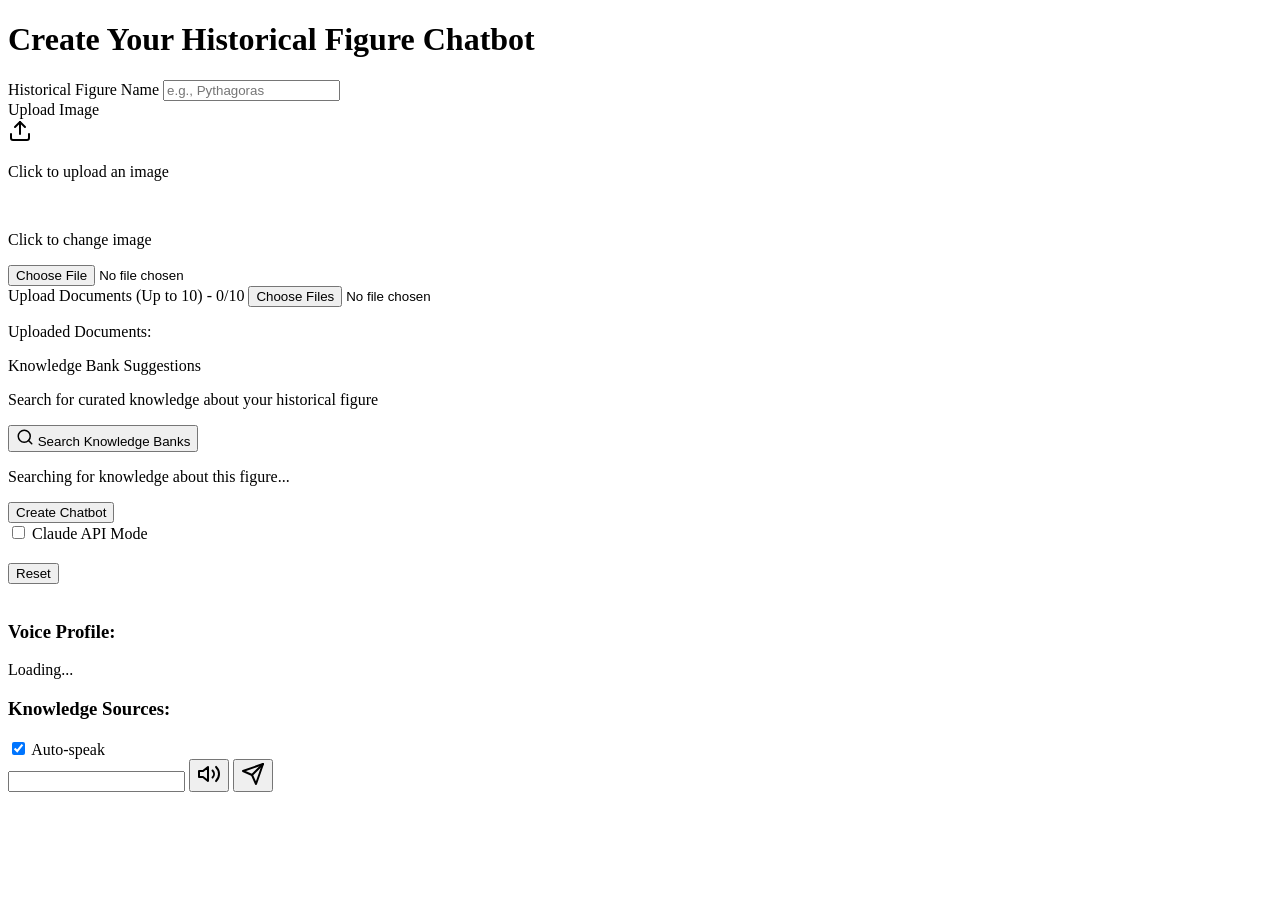
==== index.html @ d2912710 "Add files via upload" ====
<!DOCTYPE html>
<html lang="en">
<head>
    <meta charset="UTF-8">
    <meta name="viewport" content="width=device-width, initial-scale=1.0">
    <title>Historical Figure Chatbot</title>
    <link rel="stylesheet" href="css/styles.css">
</head>
<body>
   	<audio id="speech-audio" style="display:none !important; visibility:hidden; position:absolute; left:-9999px;"></audio>
    <div id="app">
        <!-- Configuration Screen -->
        <div id="config-screen" class="config-container">
            <div class="config-card">
                <h1>Create Your Historical Figure Chatbot</h1>
                
                <div class="form-group">
                    <label>Historical Figure Name</label>
                    <input type="text" id="figure-name" placeholder="e.g., Pythagoras">
                </div>
                
                <div class="form-group">
                    <label>Upload Image</label>
                    <div class="upload-area" id="image-upload-area">
                        <div class="upload-placeholder">
                            <svg xmlns="http://www.w3.org/2000/svg" width="24" height="24" viewBox="0 0 24 24" fill="none" stroke="currentColor" stroke-width="2" stroke-linecap="round" stroke-linejoin="round"><path d="M21 15v4a2 2 0 0 1-2 2H5a2 2 0 0 1-2-2v-4"></path><polyline points="17 8 12 3 7 8"></polyline><line x1="12" y1="3" x2="12" y2="15"></line></svg>
                            <p>Click to upload an image</p>
                        </div>
                        <div class="preview-container hidden" id="image-preview">
                            <img id="preview-img" src="" alt="">
                            <p>Click to change image</p>
                        </div>
                        <input type="file" id="image-input" accept="image/*" class="hidden">
                    </div>
                </div>
                
                <div class="form-group">
                    <label>Upload Documents (Up to 10) - <span id="doc-count">0</span>/10</label>
                    <input type="file" id="document-input" accept=".txt,.pdf,.doc,.docx" multiple>

                    <div id="document-list" class="document-list hidden">
                        <p>Uploaded Documents:</p>
                        <ul id="documents-container"></ul>
                    </div>
                </div>

                <div class="form-group knowledge-bank-section">
                    <label>Knowledge Bank Suggestions</label>
                    <p class="helper-text">Search for curated knowledge about your historical figure</p>
                    <button type="button" id="search-knowledge-btn" class="secondary-btn">
                        <svg xmlns="http://www.w3.org/2000/svg" width="18" height="18" viewBox="0 0 24 24" fill="none" stroke="currentColor" stroke-width="2" stroke-linecap="round" stroke-linejoin="round"><circle cx="11" cy="11" r="8"></circle><path d="m21 21-4.3-4.3"></path></svg>
                        Search Knowledge Banks
                    </button>
                    <div id="knowledge-banks-container" class="knowledge-banks hidden">
                        <p class="loading-text hidden" id="kb-loading">Searching for knowledge about this figure...</p>
                        <div id="knowledge-banks-list"></div>
                    </div>
                </div>
                
                <button id="create-btn" class="primary-btn">Create Chatbot</button>
            </div>
        </div>
        
<script src="https://cdn.jsdelivr.net/npm/three@0.132.2/build/three.min.js"></script>
<script src="https://cdn.jsdelivr.net/npm/three@0.132.2/examples/js/loaders/GLTFLoader.js"></script>
<script src="https://cdn.jsdelivr.net/npm/three@0.132.2/examples/js/controls/OrbitControls.js"></script>

<div id="character-container" class="character-container"></div>

        <!-- Chat Screen -->
        <div id="chat-screen" class="chat-container hidden">
            <!-- API toggle container inside chat screen -->
            <div class="api-toggle-container">
                <label class="switch">
                    <input type="checkbox" id="api-toggle">
                    <span class="slider round"></span>
                </label>
                <span class="toggle-label" id="mode-label">Claude API Mode</span>
            </div>
            
            <div class="sidebar">
                <div class="header">
                    <h2 id="figure-display-name"></h2>
                    <button id="reset-btn" class="text-btn">Reset</button>
                </div>
                <div class="figure-image-container">
                    <img id="figure-display-img" src="" alt="">
                </div>
                <div class="voice-info" id="voice-info">
                    <h3>Voice Profile:</h3>
                    <p id="voice-description">Loading...</p>
                </div>
                <div class="knowledge-sources">
                    <h3>Knowledge Sources:</h3>
                    <ul id="sources-list"></ul>
                </div>
            </div>
            
            <div class="chat-panel">
                <div id="messages-container" class="messages"></div>
                
                <div class="input-area">
                    <div class="auto-speak-toggle">
                        <label class="toggle-switch" title="Auto-speak responses">
                            <input type="checkbox" id="auto-speak-toggle" checked>
                            <span class="toggle-slider"></span>
                        </label>
                        <span class="toggle-label">Auto-speak</span>
                    </div>
                    <input type="text" id="message-input" placeholder="">
                    <button id="speak-btn" class="speak-btn" title="Read last response aloud">
                        <svg xmlns="http://www.w3.org/2000/svg" width="24" height="24" viewBox="0 0 24 24" fill="none" stroke="currentColor" stroke-width="2" stroke-linecap="round" stroke-linejoin="round"><polygon points="11 5 6 9 2 9 2 15 6 15 11 19 11 5"></polygon><path d="M15.54 8.46a5 5 0 0 1 0 7.07"></path><path d="M19.07 4.93a10 10 0 0 1 0 14.14"></path></svg>
                    </button>
                    <button id="send-btn" class="send-btn">
                        <svg xmlns="http://www.w3.org/2000/svg" width="24" height="24" viewBox="0 0 24 24" fill="none" stroke="currentColor" stroke-width="2" stroke-linecap="round" stroke-linejoin="round"><line x1="22" y1="2" x2="11" y2="13"></line><polygon points="22 2 15 22 11 13 2 9 22 2"></polygon></svg>
                    </button>
                </div>
            </div>
        </div>
    </div>

    <script src="js/config.js"></script>
    <script src="js/app.js"></script>
</body>
</html>
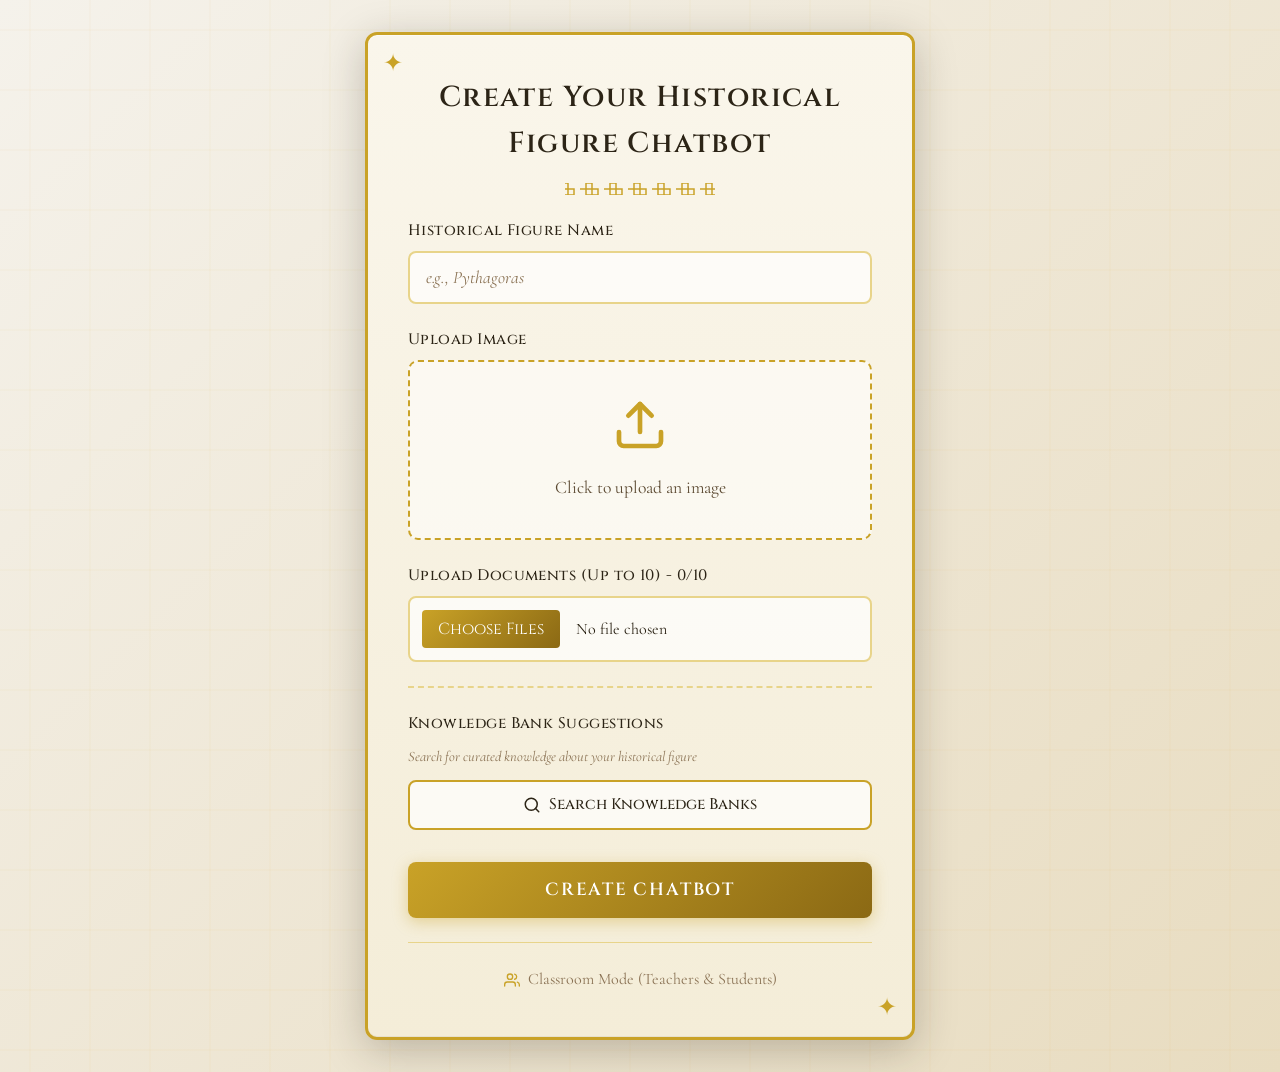
==== commit d90f79c0: "Add files via upload" ====
--- a/index.html
+++ b/index.html
@@ -58,6 +58,13 @@
                 </div>
                 
                 <button id="create-btn" class="primary-btn">Create Chatbot</button>
+
+                <div class="classroom-link">
+                    <a href="classroom.html">
+                        <svg xmlns="http://www.w3.org/2000/svg" width="16" height="16" viewBox="0 0 24 24" fill="none" stroke="currentColor" stroke-width="2" stroke-linecap="round" stroke-linejoin="round"><path d="M17 21v-2a4 4 0 0 0-4-4H5a4 4 0 0 0-4 4v2"></path><circle cx="9" cy="7" r="4"></circle><path d="M23 21v-2a4 4 0 0 0-3-3.87"></path><path d="M16 3.13a4 4 0 0 1 0 7.75"></path></svg>
+                        Classroom Mode (Teachers & Students)
+                    </a>
+                </div>
             </div>
         </div>
         
@@ -85,17 +92,70 @@
                 </div>
                 <div class="figure-image-container">
                     <img id="figure-display-img" src="" alt="">
+                    <div id="figure-placeholder" class="figure-placeholder hidden">
+                        <span id="figure-initials"></span>
+                    </div>
                 </div>
                 <div class="voice-info" id="voice-info">
                     <h3>Voice Profile:</h3>
                     <p id="voice-description">Loading...</p>
                 </div>
+
+                <!-- Voice Speed Control -->
+                <div class="voice-speed-section">
+                    <h3>Voice Speed:</h3>
+                    <div class="speed-control">
+                        <input type="range" id="voice-speed" min="0.5" max="2" step="0.1" value="1">
+                        <div class="speed-labels">
+                            <span>Slow</span>
+                            <span id="speed-value">1.0x</span>
+                            <span>Fast</span>
+                        </div>
+                    </div>
+                </div>
                 <div class="knowledge-sources">
                     <h3>Knowledge Sources:</h3>
                     <ul id="sources-list"></ul>
                 </div>
-            </div>
-            
+
+                <!-- Export Conversation -->
+                <div class="export-section">
+                    <h3>Export Conversation:</h3>
+                    <div class="export-buttons">
+                        <button id="export-text-btn" class="export-btn" title="Export as text file">
+                            <svg xmlns="http://www.w3.org/2000/svg" width="18" height="18" viewBox="0 0 24 24" fill="none" stroke="currentColor" stroke-width="2" stroke-linecap="round" stroke-linejoin="round"><path d="M14 2H6a2 2 0 0 0-2 2v16a2 2 0 0 0 2 2h12a2 2 0 0 0 2-2V8z"></path><polyline points="14 2 14 8 20 8"></polyline><line x1="16" y1="13" x2="8" y2="13"></line><line x1="16" y1="17" x2="8" y2="17"></line><polyline points="10 9 9 9 8 9"></polyline></svg>
+                            Text
+                        </button>
+                        <button id="export-pdf-btn" class="export-btn" title="Export as PDF">
+                            <svg xmlns="http://www.w3.org/2000/svg" width="18" height="18" viewBox="0 0 24 24" fill="none" stroke="currentColor" stroke-width="2" stroke-linecap="round" stroke-linejoin="round"><path d="M14 2H6a2 2 0 0 0-2 2v16a2 2 0 0 0 2 2h12a2 2 0 0 0 2-2V8z"></path><polyline points="14 2 14 8 20 8"></polyline><path d="M9 15v-2h2c.6 0 1 .4 1 1s-.4 1-1 1H9zm0 0v2"></path><path d="M15 13h1.5a1.5 1.5 0 0 1 0 3H15v-3zm0 3v2"></path></svg>
+                            PDF
+                        </button>
+                    </div>
+                </div>
+
+                <!-- Learn More Links -->
+                <div class="learn-more-section hidden" id="learn-more-section">
+                    <h3>
+                        <svg xmlns="http://www.w3.org/2000/svg" width="16" height="16" viewBox="0 0 24 24" fill="none" stroke="currentColor" stroke-width="2" stroke-linecap="round" stroke-linejoin="round"><path d="M4 19.5v-15A2.5 2.5 0 0 1 6.5 2H20v20H6.5a2.5 2.5 0 0 1 0-5H20"/></svg>
+                        Learn More:
+                    </h3>
+                    <ul id="learn-more-list"></ul>
+                </div>
+
+                <!-- Quiz Mode -->
+                <div class="quiz-section">
+                    <h3>
+                        <svg xmlns="http://www.w3.org/2000/svg" width="16" height="16" viewBox="0 0 24 24" fill="none" stroke="currentColor" stroke-width="2" stroke-linecap="round" stroke-linejoin="round"><path d="M12 22c5.523 0 10-4.477 10-10S17.523 2 12 2 2 6.477 2 12s4.477 10 10 10z"></path><path d="M9.09 9a3 3 0 0 1 5.83 1c0 2-3 3-3 3"></path><line x1="12" y1="17" x2="12.01" y2="17"></line></svg>
+                        Test Your Knowledge:
+                    </h3>
+                    <p class="quiz-description">Take a 5-question quiz based on your conversation!</p>
+                    <button id="start-quiz-btn" class="quiz-start-btn">
+                        <svg xmlns="http://www.w3.org/2000/svg" width="18" height="18" viewBox="0 0 24 24" fill="none" stroke="currentColor" stroke-width="2" stroke-linecap="round" stroke-linejoin="round"><polygon points="5 3 19 12 5 21 5 3"></polygon></svg>
+                        Start Quiz
+                    </button>
+                </div>
+            </div>
+
             <div class="chat-panel">
                 <div id="messages-container" class="messages"></div>
                 
@@ -111,9 +171,80 @@
                     <button id="speak-btn" class="speak-btn" title="Read last response aloud">
                         <svg xmlns="http://www.w3.org/2000/svg" width="24" height="24" viewBox="0 0 24 24" fill="none" stroke="currentColor" stroke-width="2" stroke-linecap="round" stroke-linejoin="round"><polygon points="11 5 6 9 2 9 2 15 6 15 11 19 11 5"></polygon><path d="M15.54 8.46a5 5 0 0 1 0 7.07"></path><path d="M19.07 4.93a10 10 0 0 1 0 14.14"></path></svg>
                     </button>
+                    <button id="stop-btn" class="stop-btn hidden" title="Stop speaking">
+                        <svg xmlns="http://www.w3.org/2000/svg" width="24" height="24" viewBox="0 0 24 24" fill="none" stroke="currentColor" stroke-width="2" stroke-linecap="round" stroke-linejoin="round"><rect x="6" y="6" width="12" height="12" rx="2"></rect></svg>
+                    </button>
                     <button id="send-btn" class="send-btn">
                         <svg xmlns="http://www.w3.org/2000/svg" width="24" height="24" viewBox="0 0 24 24" fill="none" stroke="currentColor" stroke-width="2" stroke-linecap="round" stroke-linejoin="round"><line x1="22" y1="2" x2="11" y2="13"></line><polygon points="22 2 15 22 11 13 2 9 22 2"></polygon></svg>
                     </button>
+                </div>
+            </div>
+        </div>
+
+        <!-- Quiz Modal -->
+        <div id="quiz-modal" class="quiz-modal hidden">
+            <div class="quiz-modal-content">
+                <div class="quiz-header">
+                    <h2>
+                        <svg xmlns="http://www.w3.org/2000/svg" width="24" height="24" viewBox="0 0 24 24" fill="none" stroke="currentColor" stroke-width="2" stroke-linecap="round" stroke-linejoin="round"><path d="M12 22c5.523 0 10-4.477 10-10S17.523 2 12 2 2 6.477 2 12s4.477 10 10 10z"></path><path d="M9.09 9a3 3 0 0 1 5.83 1c0 2-3 3-3 3"></path><line x1="12" y1="17" x2="12.01" y2="17"></line></svg>
+                        Quiz: <span id="quiz-figure-name"></span>
+                    </h2>
+                    <button id="close-quiz-btn" class="close-quiz-btn" title="Close quiz">
+                        <svg xmlns="http://www.w3.org/2000/svg" width="24" height="24" viewBox="0 0 24 24" fill="none" stroke="currentColor" stroke-width="2" stroke-linecap="round" stroke-linejoin="round"><line x1="18" y1="6" x2="6" y2="18"></line><line x1="6" y1="6" x2="18" y2="18"></line></svg>
+                    </button>
+                </div>
+
+                <div class="quiz-progress">
+                    <div class="progress-bar">
+                        <div id="quiz-progress-fill" class="progress-fill" style="width: 0%"></div>
+                    </div>
+                    <span id="quiz-progress-text">Question 1 of 5</span>
+                </div>
+
+                <div id="quiz-loading" class="quiz-loading">
+                    <div class="quill-animation">
+                        <svg xmlns="http://www.w3.org/2000/svg" viewBox="0 0 24 24" fill="none" stroke="currentColor" stroke-width="1.5" stroke-linecap="round" stroke-linejoin="round">
+                            <path d="M20.24 12.24a6 6 0 0 0-8.49-8.49L5 10.5V19h8.5z"></path>
+                            <line x1="16" y1="8" x2="2" y2="22"></line>
+                            <line x1="17.5" y1="15" x2="9" y2="15"></line>
+                        </svg>
+                    </div>
+                    <p>Generating quiz questions...</p>
+                </div>
+
+                <div id="quiz-content" class="quiz-content hidden">
+                    <div id="quiz-question-container" class="quiz-question-container">
+                        <!-- Questions will be inserted here -->
+                    </div>
+                </div>
+
+                <div id="quiz-results" class="quiz-results hidden">
+                    <div class="results-header">
+                        <div class="score-circle" id="score-circle">
+                            <span id="score-percentage">0%</span>
+                        </div>
+                        <h3 id="results-message">Quiz Complete!</h3>
+                    </div>
+                    <div class="results-stats">
+                        <div class="stat">
+                            <span class="stat-value" id="correct-count">0</span>
+                            <span class="stat-label">Correct</span>
+                        </div>
+                        <div class="stat">
+                            <span class="stat-value" id="incorrect-count">0</span>
+                            <span class="stat-label">Incorrect</span>
+                        </div>
+                    </div>
+                    <div class="results-actions">
+                        <button id="retake-quiz-btn" class="quiz-btn secondary">
+                            <svg xmlns="http://www.w3.org/2000/svg" width="18" height="18" viewBox="0 0 24 24" fill="none" stroke="currentColor" stroke-width="2" stroke-linecap="round" stroke-linejoin="round"><polyline points="23 4 23 10 17 10"></polyline><path d="M20.49 15a9 9 0 1 1-2.12-9.36L23 10"></path></svg>
+                            Try Again
+                        </button>
+                        <button id="finish-quiz-btn" class="quiz-btn primary">
+                            Continue Learning
+                            <svg xmlns="http://www.w3.org/2000/svg" width="18" height="18" viewBox="0 0 24 24" fill="none" stroke="currentColor" stroke-width="2" stroke-linecap="round" stroke-linejoin="round"><line x1="5" y1="12" x2="19" y2="12"></line><polyline points="12 5 19 12 12 19"></polyline></svg>
+                        </button>
+                    </div>
                 </div>
             </div>
         </div>
--- a/css/styles.css
+++ b/css/styles.css
@@ -0,0 +1,2167 @@
+/* Classical/Historical Theme for Historical Figure Chatbot */
+@import url('https://fonts.googleapis.com/css2?family=Cinzel:wght@400;500;600;700&family=Cormorant+Garamond:ital,wght@0,400;0,500;0,600;1,400&display=swap');
+
+/* CSS Variables for easy theming */
+:root {
+    --gold: #c9a227;
+    --gold-light: #e8d48a;
+    --gold-dark: #8b6914;
+    --parchment: #f4edd8;
+    --parchment-light: #faf6eb;
+    --parchment-dark: #e8dcc0;
+    --ink: #2c2416;
+    --ink-light: #5c4a32;
+    --ink-muted: #8b7355;
+    --marble: #f5f2eb;
+    --shadow: rgba(44, 36, 22, 0.15);
+    --shadow-dark: rgba(44, 36, 22, 0.25);
+}
+
+* {
+    box-sizing: border-box;
+    margin: 0;
+    padding: 0;
+}
+
+body {
+    font-family: 'Cormorant Garamond', Georgia, serif;
+    background: linear-gradient(135deg, var(--marble) 0%, var(--parchment-dark) 100%);
+    min-height: 100vh;
+    color: var(--ink);
+    font-size: 1.1rem;
+    line-height: 1.6;
+}
+
+#app {
+    min-height: 100vh;
+}
+
+/* ============================================
+   CONFIGURATION SCREEN
+   ============================================ */
+.config-container {
+    display: flex;
+    justify-content: center;
+    align-items: center;
+    min-height: 100vh;
+    padding: 2rem;
+    background-image: url("data:image/svg+xml,%3Csvg width='60' height='60' viewBox='0 0 60 60' xmlns='http://www.w3.org/2000/svg'%3E%3Cpath d='M30 0L30 60M0 30L60 30' stroke='%23c9a22710' stroke-width='1' fill='none'/%3E%3C/svg%3E");
+}
+
+.config-card {
+    background: linear-gradient(180deg, var(--parchment-light) 0%, var(--parchment) 100%);
+    border: 3px solid var(--gold);
+    border-radius: 12px;
+    padding: 2.5rem;
+    width: 100%;
+    max-width: 550px;
+    box-shadow:
+        0 10px 40px var(--shadow-dark),
+        inset 0 1px 0 rgba(255,255,255,0.5),
+        inset 0 -1px 0 rgba(0,0,0,0.05);
+    position: relative;
+}
+
+/* Decorative corners */
+.config-card::before,
+.config-card::after {
+    content: '✦';
+    position: absolute;
+    color: var(--gold);
+    font-size: 1.5rem;
+}
+
+.config-card::before {
+    top: 10px;
+    left: 15px;
+}
+
+.config-card::after {
+    bottom: 10px;
+    right: 15px;
+}
+
+.config-card h1 {
+    font-family: 'Cinzel', serif;
+    font-size: 1.8rem;
+    font-weight: 600;
+    text-align: center;
+    margin-bottom: 0.5rem;
+    color: var(--ink);
+    letter-spacing: 0.05em;
+}
+
+/* Greek key decorative border */
+.config-card h1::after {
+    content: '';
+    display: block;
+    width: 150px;
+    height: 12px;
+    margin: 1rem auto 1.5rem;
+    background: url("data:image/svg+xml,%3Csvg width='24' height='12' viewBox='0 0 24 12' xmlns='http://www.w3.org/2000/svg'%3E%3Cpath d='M0 6h6v-6h6v6h-6v6h6v-6h6v6h-6v-6' fill='none' stroke='%23c9a227' stroke-width='1.5'/%3E%3C/svg%3E") repeat-x center;
+}
+
+.form-group {
+    margin-bottom: 1.5rem;
+}
+
+.form-group label {
+    display: block;
+    font-family: 'Cinzel', serif;
+    font-size: 0.95rem;
+    font-weight: 500;
+    color: var(--ink);
+    margin-bottom: 0.5rem;
+    letter-spacing: 0.03em;
+}
+
+input[type="text"] {
+    width: 100%;
+    padding: 0.85rem 1rem;
+    font-family: 'Cormorant Garamond', serif;
+    font-size: 1.1rem;
+    border: 2px solid var(--gold-light);
+    border-radius: 8px;
+    background: rgba(255,255,255,0.7);
+    color: var(--ink);
+    transition: all 0.3s ease;
+}
+
+input[type="text"]:focus {
+    outline: none;
+    border-color: var(--gold);
+    background: rgba(255,255,255,0.9);
+    box-shadow: 0 0 0 3px rgba(201, 162, 39, 0.2);
+}
+
+input[type="text"]::placeholder {
+    color: var(--ink-muted);
+    font-style: italic;
+}
+
+input[type="file"] {
+    width: 100%;
+    padding: 0.75rem;
+    font-family: 'Cormorant Garamond', serif;
+    font-size: 1rem;
+    border: 2px solid var(--gold-light);
+    border-radius: 8px;
+    background: rgba(255,255,255,0.7);
+    color: var(--ink);
+    cursor: pointer;
+}
+
+input[type="file"]::-webkit-file-upload-button {
+    font-family: 'Cinzel', serif;
+    background: linear-gradient(135deg, var(--gold) 0%, var(--gold-dark) 100%);
+    color: white;
+    border: none;
+    padding: 0.5rem 1rem;
+    border-radius: 4px;
+    cursor: pointer;
+    margin-right: 1rem;
+}
+
+.upload-area {
+    display: flex;
+    align-items: center;
+    justify-content: center;
+    border: 2px dashed var(--gold);
+    border-radius: 10px;
+    padding: 2rem;
+    cursor: pointer;
+    background: rgba(255,255,255,0.5);
+    transition: all 0.3s ease;
+    min-height: 180px;
+}
+
+.upload-area:hover {
+    background: rgba(255,255,255,0.8);
+    border-color: var(--gold-dark);
+    box-shadow: 0 4px 12px var(--shadow);
+}
+
+.upload-placeholder {
+    text-align: center;
+}
+
+.upload-placeholder svg {
+    height: 3.5rem;
+    width: 3.5rem;
+    color: var(--gold);
+    margin-bottom: 0.75rem;
+}
+
+.upload-placeholder p {
+    color: var(--ink-light);
+    font-size: 1.1rem;
+}
+
+.preview-container {
+    text-align: center;
+}
+
+.preview-container img {
+    max-height: 150px;
+    max-width: 100%;
+    margin-bottom: 0.75rem;
+    border-radius: 8px;
+    border: 3px solid var(--gold);
+    box-shadow: 0 4px 12px var(--shadow);
+}
+
+.preview-container p {
+    font-size: 0.9rem;
+    color: var(--ink-muted);
+    font-style: italic;
+}
+
+.document-list {
+    margin-top: 1rem;
+    padding: 1rem;
+    background: rgba(255,255,255,0.6);
+    border-radius: 8px;
+    border: 1px solid var(--gold-light);
+}
+
+.document-list p {
+    font-family: 'Cinzel', serif;
+    font-size: 0.9rem;
+    color: var(--ink);
+    margin-bottom: 0.5rem;
+    font-weight: 500;
+}
+
+.document-list ul {
+    list-style: none;
+}
+
+.document-list li {
+    display: flex;
+    justify-content: space-between;
+    align-items: center;
+    padding: 0.5rem 0.75rem;
+    margin-bottom: 0.25rem;
+    background: var(--parchment-light);
+    border-radius: 4px;
+    border-left: 3px solid var(--gold);
+}
+
+.remove-btn {
+    color: #b91c1c;
+    font-size: 0.85rem;
+    font-family: 'Cinzel', serif;
+    background: none;
+    border: none;
+    cursor: pointer;
+    padding: 0.25rem 0.5rem;
+    border-radius: 4px;
+    transition: all 0.2s;
+}
+
+.remove-btn:hover {
+    background: rgba(185, 28, 28, 0.1);
+}
+
+/* Knowledge Bank Section */
+.knowledge-bank-section {
+    margin-top: 1.5rem;
+    padding-top: 1.5rem;
+    border-top: 2px dashed var(--gold-light);
+}
+
+.helper-text {
+    font-size: 0.9rem;
+    color: var(--ink-muted);
+    margin-bottom: 0.75rem;
+    font-style: italic;
+}
+
+.secondary-btn {
+    display: flex;
+    align-items: center;
+    justify-content: center;
+    gap: 0.5rem;
+    width: 100%;
+    font-family: 'Cinzel', serif;
+    font-size: 0.95rem;
+    font-weight: 500;
+    background: rgba(255,255,255,0.7);
+    color: var(--ink);
+    padding: 0.8rem 1.25rem;
+    border: 2px solid var(--gold);
+    border-radius: 8px;
+    cursor: pointer;
+    transition: all 0.3s ease;
+}
+
+.secondary-btn:hover {
+    background: var(--gold-light);
+    transform: translateY(-1px);
+    box-shadow: 0 4px 12px var(--shadow);
+}
+
+.secondary-btn:disabled {
+    opacity: 0.6;
+    cursor: not-allowed;
+    transform: none;
+}
+
+/* Classroom Link */
+.classroom-link {
+    margin-top: 1.5rem;
+    padding-top: 1.5rem;
+    border-top: 1px solid var(--gold-light);
+    text-align: center;
+}
+
+.classroom-link a {
+    display: inline-flex;
+    align-items: center;
+    gap: 0.5rem;
+    font-family: 'Cormorant Garamond', serif;
+    font-size: 1rem;
+    color: var(--ink-muted);
+    text-decoration: none;
+    transition: all 0.2s ease;
+}
+
+.classroom-link a:hover {
+    color: var(--gold-dark);
+}
+
+.classroom-link a svg {
+    color: var(--gold);
+}
+
+.secondary-btn svg {
+    flex-shrink: 0;
+}
+
+.knowledge-banks {
+    margin-top: 1rem;
+}
+
+.loading-text {
+    text-align: center;
+    color: var(--ink-muted);
+    font-style: italic;
+    padding: 1rem;
+    background: rgba(255,255,255,0.5);
+    border-radius: 8px;
+    animation: pulse-opacity 1.5s infinite;
+}
+
+@keyframes pulse-opacity {
+    0%, 100% { opacity: 0.6; }
+    50% { opacity: 1; }
+}
+
+@keyframes spin {
+    0% { transform: rotate(0deg); }
+    100% { transform: rotate(360deg); }
+}
+
+.spin {
+    animation: spin 1s linear infinite;
+}
+
+#knowledge-banks-list {
+    display: flex;
+    flex-direction: column;
+    gap: 0.75rem;
+}
+
+.knowledge-bank-item {
+    display: flex;
+    align-items: flex-start;
+    gap: 0.75rem;
+    padding: 0.85rem;
+    background: rgba(255,255,255,0.7);
+    border: 2px solid var(--gold-light);
+    border-radius: 8px;
+    transition: all 0.2s ease;
+}
+
+.knowledge-bank-item:hover {
+    border-color: var(--gold);
+    background: rgba(255,255,255,0.9);
+}
+
+.knowledge-bank-item.selected {
+    border-color: var(--gold);
+    background: rgba(201, 162, 39, 0.15);
+}
+
+.kb-checkbox {
+    width: 20px;
+    height: 20px;
+    accent-color: var(--gold);
+    cursor: pointer;
+    flex-shrink: 0;
+    margin-top: 2px;
+}
+
+.kb-content {
+    flex: 1;
+}
+
+.kb-title {
+    font-family: 'Cinzel', serif;
+    font-weight: 600;
+    font-size: 0.95rem;
+    color: var(--ink);
+    margin-bottom: 0.25rem;
+}
+
+.kb-description {
+    font-size: 0.85rem;
+    color: var(--ink-muted);
+    line-height: 1.4;
+}
+
+.kb-add-btn {
+    margin-top: 1rem;
+    width: 100%;
+    font-family: 'Cinzel', serif;
+    font-size: 0.9rem;
+    font-weight: 500;
+    background: linear-gradient(135deg, var(--gold) 0%, var(--gold-dark) 100%);
+    color: white;
+    padding: 0.7rem 1rem;
+    border: none;
+    border-radius: 6px;
+    cursor: pointer;
+    transition: all 0.2s ease;
+    box-shadow: 0 3px 10px rgba(201, 162, 39, 0.3);
+}
+
+.kb-add-btn:hover {
+    transform: translateY(-1px);
+    box-shadow: 0 4px 15px rgba(201, 162, 39, 0.4);
+}
+
+.kb-add-btn:disabled {
+    opacity: 0.5;
+    cursor: not-allowed;
+    transform: none;
+}
+
+.primary-btn {
+    width: 100%;
+    font-family: 'Cinzel', serif;
+    font-size: 1.1rem;
+    font-weight: 600;
+    letter-spacing: 0.1em;
+    text-transform: uppercase;
+    background: linear-gradient(135deg, var(--gold) 0%, var(--gold-dark) 100%);
+    color: white;
+    padding: 1rem 2rem;
+    border: none;
+    border-radius: 8px;
+    cursor: pointer;
+    transition: all 0.3s ease;
+    box-shadow: 0 4px 15px rgba(201, 162, 39, 0.4);
+    margin-top: 0.5rem;
+}
+
+.primary-btn:hover {
+    transform: translateY(-2px);
+    box-shadow: 0 6px 20px rgba(201, 162, 39, 0.5);
+}
+
+.primary-btn:active {
+    transform: translateY(0);
+}
+
+/* ============================================
+   CHAT SCREEN
+   ============================================ */
+.chat-container {
+    display: flex;
+    height: 100vh;
+    background: var(--marble);
+    position: relative;
+}
+
+/* Sidebar */
+.sidebar {
+    width: 300px;
+    min-width: 280px;
+    padding: 1.5rem;
+    background: linear-gradient(180deg, var(--parchment-light) 0%, var(--parchment) 100%);
+    border-right: 3px solid var(--gold);
+    display: flex;
+    flex-direction: column;
+    box-shadow: 4px 0 20px var(--shadow);
+}
+
+.header {
+    display: flex;
+    justify-content: space-between;
+    align-items: center;
+    margin-bottom: 1.25rem;
+    padding-bottom: 1rem;
+    border-bottom: 2px solid var(--gold-light);
+}
+
+.header h2 {
+    font-family: 'Cinzel', serif;
+    font-size: 1.4rem;
+    font-weight: 600;
+    color: var(--ink);
+    letter-spacing: 0.02em;
+}
+
+.text-btn {
+    font-family: 'Cinzel', serif;
+    font-size: 0.85rem;
+    color: var(--ink-muted);
+    background: none;
+    border: 1px solid var(--gold-light);
+    padding: 0.4rem 0.8rem;
+    border-radius: 4px;
+    cursor: pointer;
+    transition: all 0.2s;
+}
+
+.text-btn:hover {
+    color: var(--ink);
+    border-color: var(--gold);
+    background: rgba(201, 162, 39, 0.1);
+}
+
+.figure-image-container {
+    display: flex;
+    justify-content: center;
+    margin-bottom: 1.5rem;
+}
+
+.figure-image-container img {
+    max-width: 100%;
+    max-height: 200px;
+    border-radius: 10px;
+    border: 4px solid var(--gold);
+    box-shadow: 0 8px 25px var(--shadow-dark);
+}
+
+/* Placeholder for figures without portraits */
+.figure-placeholder {
+    width: 150px;
+    height: 150px;
+    border-radius: 10px;
+    border: 4px solid var(--gold);
+    box-shadow: 0 8px 25px var(--shadow-dark);
+    background: linear-gradient(135deg, var(--parchment) 0%, var(--parchment-dark) 100%);
+    display: flex;
+    align-items: center;
+    justify-content: center;
+    position: relative;
+    overflow: hidden;
+}
+
+.figure-placeholder::before {
+    content: '';
+    position: absolute;
+    top: 0;
+    left: 0;
+    right: 0;
+    bottom: 0;
+    background-image: url("data:image/svg+xml,%3Csvg width='60' height='60' viewBox='0 0 60 60' xmlns='http://www.w3.org/2000/svg'%3E%3Cpath d='M30 0L30 60M0 30L60 30' stroke='%23c9a22715' stroke-width='1' fill='none'/%3E%3C/svg%3E");
+    opacity: 0.5;
+}
+
+.figure-placeholder span {
+    font-family: 'Cinzel', serif;
+    font-size: 3rem;
+    font-weight: 700;
+    color: var(--gold);
+    text-shadow: 2px 2px 4px var(--shadow);
+    z-index: 1;
+}
+
+.voice-info {
+    padding: 1rem 0;
+    border-top: 2px solid var(--gold-light);
+    margin-bottom: 0.5rem;
+}
+
+.voice-info h3 {
+    font-family: 'Cinzel', serif;
+    font-size: 0.9rem;
+    font-weight: 600;
+    color: var(--ink);
+    margin-bottom: 0.5rem;
+    text-transform: uppercase;
+    letter-spacing: 0.08em;
+}
+
+.voice-info p {
+    font-size: 0.85rem;
+    color: var(--ink-muted);
+    line-height: 1.4;
+    font-style: italic;
+}
+
+.voice-info .voice-tag {
+    display: inline-block;
+    background: rgba(201, 162, 39, 0.15);
+    color: var(--gold-dark);
+    padding: 0.2rem 0.5rem;
+    border-radius: 4px;
+    font-size: 0.75rem;
+    font-family: 'Cinzel', serif;
+    margin-right: 0.3rem;
+    margin-bottom: 0.3rem;
+    font-style: normal;
+}
+
+/* Voice Speed Control */
+.voice-speed-section {
+    padding: 0.75rem 0;
+    border-top: 2px solid var(--gold-light);
+}
+
+.voice-speed-section h3 {
+    font-family: 'Cinzel', serif;
+    font-size: 0.9rem;
+    font-weight: 600;
+    color: var(--ink);
+    margin-bottom: 0.5rem;
+    text-transform: uppercase;
+    letter-spacing: 0.08em;
+}
+
+.speed-control {
+    display: flex;
+    flex-direction: column;
+    gap: 0.4rem;
+}
+
+.speed-control input[type="range"] {
+    -webkit-appearance: none;
+    appearance: none;
+    width: 100%;
+    height: 8px;
+    background: linear-gradient(to right, var(--gold-light), var(--gold));
+    border-radius: 4px;
+    outline: none;
+    cursor: pointer;
+}
+
+.speed-control input[type="range"]::-webkit-slider-thumb {
+    -webkit-appearance: none;
+    appearance: none;
+    width: 20px;
+    height: 20px;
+    background: linear-gradient(135deg, var(--gold) 0%, var(--gold-dark) 100%);
+    border-radius: 50%;
+    cursor: pointer;
+    box-shadow: 0 2px 6px var(--shadow-dark);
+    border: 2px solid white;
+    transition: transform 0.2s ease;
+}
+
+.speed-control input[type="range"]::-webkit-slider-thumb:hover {
+    transform: scale(1.1);
+}
+
+.speed-control input[type="range"]::-moz-range-thumb {
+    width: 20px;
+    height: 20px;
+    background: linear-gradient(135deg, var(--gold) 0%, var(--gold-dark) 100%);
+    border-radius: 50%;
+    cursor: pointer;
+    box-shadow: 0 2px 6px var(--shadow-dark);
+    border: 2px solid white;
+}
+
+.speed-labels {
+    display: flex;
+    justify-content: space-between;
+    font-size: 0.75rem;
+    color: var(--ink-muted);
+}
+
+.speed-labels #speed-value {
+    font-family: 'Cinzel', serif;
+    font-weight: 600;
+    color: var(--gold-dark);
+}
+
+.knowledge-sources {
+    flex: 1;
+    padding-top: 1rem;
+    border-top: 2px solid var(--gold-light);
+    overflow-y: auto;
+}
+
+.knowledge-sources h3 {
+    font-family: 'Cinzel', serif;
+    font-size: 0.95rem;
+    font-weight: 600;
+    color: var(--ink);
+    margin-bottom: 0.75rem;
+    text-transform: uppercase;
+    letter-spacing: 0.08em;
+}
+
+.knowledge-sources ul {
+    list-style: none;
+}
+
+.knowledge-sources li {
+    margin-bottom: 0.5rem;
+    display: flex;
+    align-items: center;
+    padding: 0.5rem;
+    background: rgba(255,255,255,0.5);
+    border-radius: 6px;
+    border-left: 3px solid var(--gold);
+    font-size: 0.95rem;
+}
+
+.knowledge-sources li svg {
+    height: 1.1rem;
+    width: 1.1rem;
+    margin-right: 0.6rem;
+    color: var(--gold);
+    flex-shrink: 0;
+}
+
+/* Export Section */
+.export-section {
+    padding-top: 1rem;
+    border-top: 2px solid var(--gold-light);
+    margin-top: auto;
+}
+
+.export-section h3 {
+    font-family: 'Cinzel', serif;
+    font-size: 0.9rem;
+    font-weight: 600;
+    color: var(--ink);
+    margin-bottom: 0.75rem;
+    text-transform: uppercase;
+    letter-spacing: 0.08em;
+}
+
+.export-buttons {
+    display: flex;
+    gap: 0.5rem;
+}
+
+.export-btn {
+    flex: 1;
+    display: flex;
+    align-items: center;
+    justify-content: center;
+    gap: 0.4rem;
+    padding: 0.6rem 0.8rem;
+    font-family: 'Cinzel', serif;
+    font-size: 0.85rem;
+    font-weight: 500;
+    background: rgba(255,255,255,0.7);
+    color: var(--ink);
+    border: 2px solid var(--gold-light);
+    border-radius: 6px;
+    cursor: pointer;
+    transition: all 0.2s ease;
+}
+
+.export-btn:hover {
+    background: var(--gold-light);
+    border-color: var(--gold);
+    transform: translateY(-1px);
+    box-shadow: 0 2px 8px var(--shadow);
+}
+
+.export-btn:active {
+    transform: translateY(0);
+}
+
+.export-btn svg {
+    color: var(--gold-dark);
+}
+
+/* ============================================
+   LEARN MORE EDUCATIONAL LINKS
+   ============================================ */
+.learn-more-section {
+    padding-top: 1rem;
+    border-top: 2px solid var(--gold-light);
+    margin-top: 1rem;
+}
+
+.learn-more-section h3 {
+    font-family: 'Cinzel', serif;
+    font-size: 0.9rem;
+    font-weight: 600;
+    color: var(--ink);
+    margin-bottom: 0.75rem;
+    text-transform: uppercase;
+    letter-spacing: 0.08em;
+    display: flex;
+    align-items: center;
+    gap: 0.5rem;
+}
+
+.learn-more-section h3 svg {
+    color: var(--gold);
+}
+
+#learn-more-list {
+    list-style: none;
+    padding: 0;
+    margin: 0;
+    display: flex;
+    flex-direction: column;
+    gap: 0.4rem;
+}
+
+.learn-more-link {
+    margin: 0;
+}
+
+.learn-more-link a {
+    display: flex;
+    align-items: center;
+    gap: 0.5rem;
+    padding: 0.5rem 0.65rem;
+    font-family: 'Cormorant Garamond', serif;
+    font-size: 0.9rem;
+    color: var(--ink);
+    background: rgba(255,255,255,0.7);
+    border: 1px solid var(--gold-light);
+    border-radius: 6px;
+    text-decoration: none;
+    transition: all 0.2s ease;
+}
+
+.learn-more-link a:hover {
+    background: var(--gold-light);
+    border-color: var(--gold);
+    transform: translateX(3px);
+    box-shadow: 0 2px 6px var(--shadow);
+}
+
+.learn-more-link a svg {
+    color: var(--gold-dark);
+    flex-shrink: 0;
+}
+
+.learn-more-link a span {
+    flex: 1;
+    overflow: hidden;
+    text-overflow: ellipsis;
+    white-space: nowrap;
+}
+
+.learn-more-link a .external-icon {
+    color: var(--ink-muted);
+    opacity: 0.5;
+    transition: opacity 0.2s ease;
+}
+
+.learn-more-link a:hover .external-icon {
+    opacity: 1;
+    color: var(--gold-dark);
+}
+
+/* ============================================
+   STARTER QUESTIONS
+   ============================================ */
+.starter-questions {
+    margin-top: 1rem;
+    padding: 1rem;
+    background: rgba(255, 255, 255, 0.5);
+    border-radius: 10px;
+    border: 1px solid var(--gold-light);
+}
+
+.starter-questions-header {
+    font-family: 'Cinzel', serif;
+    font-size: 0.85rem;
+    font-weight: 600;
+    color: var(--ink-muted);
+    margin-bottom: 0.75rem;
+    text-transform: uppercase;
+    letter-spacing: 0.05em;
+    display: flex;
+    align-items: center;
+    gap: 0.5rem;
+}
+
+.starter-questions-header svg {
+    width: 16px;
+    height: 16px;
+    color: var(--gold);
+}
+
+.starter-questions-list {
+    display: flex;
+    flex-direction: column;
+    gap: 0.5rem;
+}
+
+.starter-question-btn {
+    display: flex;
+    align-items: center;
+    gap: 0.5rem;
+    padding: 0.6rem 0.9rem;
+    font-family: 'Cormorant Garamond', serif;
+    font-size: 0.95rem;
+    color: var(--ink);
+    background: var(--parchment-light);
+    border: 1px solid var(--gold-light);
+    border-radius: 8px;
+    cursor: pointer;
+    transition: all 0.2s ease;
+    text-align: left;
+}
+
+.starter-question-btn:hover {
+    background: var(--gold-light);
+    border-color: var(--gold);
+    transform: translateX(5px);
+    box-shadow: 0 2px 8px var(--shadow);
+}
+
+.starter-question-btn::before {
+    content: '→';
+    color: var(--gold);
+    font-weight: bold;
+    transition: transform 0.2s ease;
+}
+
+.starter-question-btn:hover::before {
+    transform: translateX(3px);
+}
+
+/* Chat Panel */
+.chat-panel {
+    flex: 1;
+    display: flex;
+    flex-direction: column;
+    background: linear-gradient(180deg, var(--marble) 0%, var(--parchment-light) 100%);
+    min-width: 0;
+}
+
+.messages {
+    flex: 1;
+    padding: 1.5rem;
+    overflow-y: auto;
+}
+
+.message {
+    margin-bottom: 1.25rem;
+    display: flex;
+    animation: fadeIn 0.3s ease;
+}
+
+@keyframes fadeIn {
+    from { opacity: 0; transform: translateY(10px); }
+    to { opacity: 1; transform: translateY(0); }
+}
+
+.message.user {
+    justify-content: flex-end;
+}
+
+.message.bot {
+    justify-content: flex-start;
+}
+
+.message-bubble {
+    max-width: 75%;
+    padding: 1rem 1.25rem;
+    border-radius: 12px;
+    font-size: 1.05rem;
+    line-height: 1.6;
+    box-shadow: 0 2px 8px var(--shadow);
+}
+
+.message.user .message-bubble {
+    background: linear-gradient(135deg, var(--gold) 0%, var(--gold-dark) 100%);
+    color: white;
+    border-radius: 12px 12px 4px 12px;
+}
+
+.message.bot .message-bubble {
+    background: var(--parchment);
+    color: var(--ink);
+    border: 2px solid var(--gold-light);
+    border-radius: 12px 12px 12px 4px;
+}
+
+.message-header {
+    display: flex;
+    align-items: center;
+    margin-bottom: 0.4rem;
+}
+
+.message-header svg {
+    height: 1rem;
+    width: 1rem;
+    margin-right: 0.4rem;
+}
+
+.message-header span {
+    font-family: 'Cinzel', serif;
+    font-size: 0.8rem;
+    font-weight: 600;
+    letter-spacing: 0.03em;
+}
+
+.message.user .message-header span {
+    color: rgba(255,255,255,0.9);
+}
+
+.message.bot .message-header span {
+    color: var(--gold-dark);
+}
+
+/* Input Area */
+.input-area {
+    padding: 1.25rem 1.5rem;
+    background: var(--parchment);
+    border-top: 3px solid var(--gold);
+    display: flex;
+    align-items: center;
+    gap: 0.75rem;
+}
+
+/* Auto-speak Toggle */
+.auto-speak-toggle {
+    display: flex;
+    align-items: center;
+    gap: 0.5rem;
+    padding-right: 0.5rem;
+    border-right: 1px solid var(--gold-light);
+    margin-right: 0.25rem;
+}
+
+.auto-speak-toggle .toggle-label {
+    font-size: 0.75rem;
+    color: var(--olive);
+    white-space: nowrap;
+}
+
+.toggle-switch {
+    position: relative;
+    display: inline-block;
+    width: 40px;
+    height: 22px;
+}
+
+.toggle-switch input {
+    opacity: 0;
+    width: 0;
+    height: 0;
+}
+
+.toggle-slider {
+    position: absolute;
+    cursor: pointer;
+    top: 0;
+    left: 0;
+    right: 0;
+    bottom: 0;
+    background-color: #ccc;
+    transition: 0.3s;
+    border-radius: 22px;
+}
+
+.toggle-slider:before {
+    position: absolute;
+    content: "";
+    height: 16px;
+    width: 16px;
+    left: 3px;
+    bottom: 3px;
+    background-color: white;
+    transition: 0.3s;
+    border-radius: 50%;
+}
+
+.toggle-switch input:checked + .toggle-slider {
+    background: linear-gradient(135deg, #16a34a 0%, #15803d 100%);
+}
+
+.toggle-switch input:checked + .toggle-slider:before {
+    transform: translateX(18px);
+}
+
+.input-area input[type="text"] {
+    flex: 1;
+    padding: 0.9rem 1.1rem;
+    font-size: 1.05rem;
+    border: 2px solid var(--gold-light);
+    border-radius: 8px;
+    background: white;
+}
+
+.input-area input[type="text"]:focus {
+    border-color: var(--gold);
+    box-shadow: 0 0 0 3px rgba(201, 162, 39, 0.15);
+}
+
+/* Speak Button */
+.speak-btn {
+    background: linear-gradient(135deg, var(--gold) 0%, var(--gold-dark) 100%);
+    color: white;
+    padding: 0.85rem;
+    border: none;
+    cursor: pointer;
+    display: flex;
+    align-items: center;
+    justify-content: center;
+    border-radius: 8px;
+    transition: all 0.2s ease;
+    box-shadow: 0 3px 10px rgba(201, 162, 39, 0.3);
+}
+
+.speak-btn:hover {
+    transform: scale(1.05);
+    box-shadow: 0 4px 15px rgba(201, 162, 39, 0.4);
+}
+
+.speak-btn svg {
+    height: 1.5rem;
+    width: 1.5rem;
+}
+
+/* Loading state - RED pulsing */
+.speak-btn.loading {
+    background: linear-gradient(135deg, #dc2626 0%, #b91c1c 100%);
+    animation: pulse-red 1s infinite;
+    box-shadow: 0 3px 10px rgba(220, 38, 38, 0.4);
+}
+
+@keyframes pulse-red {
+    0%, 100% { transform: scale(1); }
+    50% { transform: scale(1.08); }
+}
+
+/* Ready state - GREEN */
+.speak-btn.ready {
+    background: linear-gradient(135deg, #16a34a 0%, #15803d 100%);
+    box-shadow: 0 3px 10px rgba(22, 163, 74, 0.4);
+}
+
+/* Playing state - GREEN pulsing */
+.speak-btn.playing {
+    background: linear-gradient(135deg, #16a34a 0%, #15803d 100%);
+    animation: pulse-green 0.8s infinite;
+    box-shadow: 0 3px 10px rgba(22, 163, 74, 0.4);
+}
+
+@keyframes pulse-green {
+    0%, 100% { transform: scale(1); }
+    50% { transform: scale(1.08); }
+}
+
+/* Stop Button */
+.stop-btn {
+    background: linear-gradient(135deg, #dc2626 0%, #b91c1c 100%);
+    color: white;
+    padding: 0.85rem;
+    border: none;
+    cursor: pointer;
+    display: flex;
+    align-items: center;
+    justify-content: center;
+    border-radius: 8px;
+    transition: all 0.2s ease;
+    box-shadow: 0 3px 10px rgba(220, 38, 38, 0.3);
+    animation: pulse-stop 1s infinite;
+}
+
+.stop-btn:hover {
+    transform: scale(1.05);
+    box-shadow: 0 4px 15px rgba(220, 38, 38, 0.5);
+}
+
+.stop-btn svg {
+    height: 1.5rem;
+    width: 1.5rem;
+}
+
+@keyframes pulse-stop {
+    0%, 100% { transform: scale(1); }
+    50% { transform: scale(1.08); }
+}
+
+/* Send Button */
+.send-btn {
+    background: linear-gradient(135deg, var(--gold) 0%, var(--gold-dark) 100%);
+    color: white;
+    padding: 0.85rem;
+    border: none;
+    border-radius: 8px;
+    cursor: pointer;
+    display: flex;
+    align-items: center;
+    justify-content: center;
+    transition: all 0.2s ease;
+    box-shadow: 0 3px 10px rgba(201, 162, 39, 0.3);
+}
+
+.send-btn:hover {
+    transform: scale(1.05);
+    box-shadow: 0 4px 15px rgba(201, 162, 39, 0.4);
+}
+
+.send-btn svg {
+    height: 1.5rem;
+    width: 1.5rem;
+}
+
+/* API Toggle */
+.api-toggle-container {
+    display: flex;
+    align-items: center;
+    position: absolute;
+    top: 15px;
+    right: 20px;
+    background: var(--parchment);
+    padding: 0.5rem 1rem;
+    border-radius: 20px;
+    border: 2px solid var(--gold-light);
+    box-shadow: 0 2px 8px var(--shadow);
+    z-index: 10;
+}
+
+.toggle-label {
+    margin-left: 10px;
+    font-family: 'Cinzel', serif;
+    font-size: 0.8rem;
+    color: var(--ink-muted);
+    font-weight: 500;
+}
+
+/* Toggle Switch */
+.switch {
+    position: relative;
+    display: inline-block;
+    width: 50px;
+    height: 26px;
+}
+
+.switch input {
+    opacity: 0;
+    width: 0;
+    height: 0;
+}
+
+.slider {
+    position: absolute;
+    cursor: pointer;
+    top: 0;
+    left: 0;
+    right: 0;
+    bottom: 0;
+    background-color: var(--gold-light);
+    transition: .3s;
+    border: 2px solid var(--gold);
+}
+
+.slider:before {
+    position: absolute;
+    content: "";
+    height: 18px;
+    width: 18px;
+    left: 2px;
+    bottom: 2px;
+    background-color: white;
+    transition: .3s;
+    box-shadow: 0 2px 4px var(--shadow);
+}
+
+input:checked + .slider {
+    background-color: var(--gold);
+}
+
+input:checked + .slider:before {
+    transform: translateX(24px);
+}
+
+.slider.round {
+    border-radius: 26px;
+}
+
+.slider.round:before {
+    border-radius: 50%;
+}
+
+/* ============================================
+   ANIMATED LOADING INDICATOR
+   ============================================ */
+.loading-indicator {
+    display: flex;
+    align-items: center;
+    gap: 1rem;
+    padding: 0.5rem 0;
+}
+
+.quill-animation {
+    position: relative;
+    width: 40px;
+    height: 50px;
+}
+
+.quill-animation svg {
+    width: 40px;
+    height: 40px;
+    color: var(--gold);
+    animation: quill-write 1.2s ease-in-out infinite;
+    transform-origin: bottom right;
+}
+
+@keyframes quill-write {
+    0%, 100% {
+        transform: rotate(0deg) translateY(0);
+    }
+    25% {
+        transform: rotate(-8deg) translateY(-2px);
+    }
+    50% {
+        transform: rotate(5deg) translateY(2px);
+    }
+    75% {
+        transform: rotate(-3deg) translateY(-1px);
+    }
+}
+
+.writing-dots {
+    display: flex;
+    align-items: center;
+    gap: 0.3rem;
+}
+
+.writing-dots span {
+    width: 8px;
+    height: 8px;
+    background: var(--gold);
+    border-radius: 50%;
+    animation: dot-bounce 1.4s ease-in-out infinite;
+}
+
+.writing-dots span:nth-child(1) { animation-delay: 0s; }
+.writing-dots span:nth-child(2) { animation-delay: 0.2s; }
+.writing-dots span:nth-child(3) { animation-delay: 0.4s; }
+
+@keyframes dot-bounce {
+    0%, 80%, 100% {
+        transform: scale(0.6);
+        opacity: 0.4;
+    }
+    40% {
+        transform: scale(1);
+        opacity: 1;
+    }
+}
+
+.loading-text-animated {
+    font-style: italic;
+    color: var(--ink-muted);
+    font-size: 0.95rem;
+}
+
+/* Hourglass alternative animation */
+.hourglass-animation {
+    width: 30px;
+    height: 30px;
+    color: var(--gold);
+    animation: hourglass-flip 2s ease-in-out infinite;
+}
+
+@keyframes hourglass-flip {
+    0% { transform: rotate(0deg); }
+    50% { transform: rotate(180deg); }
+    100% { transform: rotate(180deg); }
+}
+
+/* Ink drop animation for loading */
+.ink-drops {
+    display: flex;
+    gap: 0.4rem;
+    align-items: flex-end;
+    height: 20px;
+}
+
+.ink-drops span {
+    width: 6px;
+    background: var(--gold);
+    border-radius: 3px;
+    animation: ink-drip 1s ease-in-out infinite;
+}
+
+.ink-drops span:nth-child(1) {
+    animation-delay: 0s;
+    height: 12px;
+}
+.ink-drops span:nth-child(2) {
+    animation-delay: 0.15s;
+    height: 16px;
+}
+.ink-drops span:nth-child(3) {
+    animation-delay: 0.3s;
+    height: 10px;
+}
+.ink-drops span:nth-child(4) {
+    animation-delay: 0.45s;
+    height: 18px;
+}
+
+@keyframes ink-drip {
+    0%, 100% {
+        transform: scaleY(1);
+        opacity: 0.6;
+    }
+    50% {
+        transform: scaleY(1.3);
+        opacity: 1;
+    }
+}
+
+/* Utility Classes */
+.hidden {
+    display: none !important;
+}
+
+/* Character Container (3D) */
+.character-container {
+    display: none;
+}
+
+/* ============================================
+   FACT-CHECK INDICATORS
+   ============================================ */
+.fact-check-indicator {
+    display: flex;
+    align-items: center;
+    gap: 0.4rem;
+    margin-top: 0.75rem;
+    padding: 0.4rem 0.6rem;
+    border-radius: 6px;
+    font-family: 'Cormorant Garamond', serif;
+    font-size: 0.8rem;
+    font-style: italic;
+}
+
+.fact-check-indicator svg {
+    width: 14px;
+    height: 14px;
+    flex-shrink: 0;
+}
+
+/* Document-based - Green (high confidence) */
+.fact-check-indicator.document-based {
+    background: linear-gradient(135deg, rgba(22, 163, 74, 0.1) 0%, rgba(21, 128, 61, 0.15) 100%);
+    border: 1px solid rgba(22, 163, 74, 0.3);
+    color: #15803d;
+}
+
+.fact-check-indicator.document-based svg {
+    color: #16a34a;
+}
+
+/* Knowledge Bank - Blue (curated content) */
+.fact-check-indicator.knowledge-bank {
+    background: linear-gradient(135deg, rgba(59, 130, 246, 0.1) 0%, rgba(37, 99, 235, 0.15) 100%);
+    border: 1px solid rgba(59, 130, 246, 0.3);
+    color: #1d4ed8;
+}
+
+.fact-check-indicator.knowledge-bank svg {
+    color: #3b82f6;
+}
+
+/* AI-generated - Amber (verify recommended) */
+.fact-check-indicator.ai-generated {
+    background: linear-gradient(135deg, rgba(245, 158, 11, 0.1) 0%, rgba(217, 119, 6, 0.15) 100%);
+    border: 1px solid rgba(245, 158, 11, 0.3);
+    color: #b45309;
+}
+
+.fact-check-indicator.ai-generated svg {
+    color: #f59e0b;
+}
+
+/* Mixed sources - Purple */
+.fact-check-indicator.mixed {
+    background: linear-gradient(135deg, rgba(139, 92, 246, 0.1) 0%, rgba(124, 58, 237, 0.15) 100%);
+    border: 1px solid rgba(139, 92, 246, 0.3);
+    color: #6d28d9;
+}
+
+.fact-check-indicator.mixed svg {
+    color: #8b5cf6;
+}
+
+/* Responsive Design */
+@media (max-width: 900px) {
+    .chat-container {
+        flex-direction: column;
+    }
+
+    .sidebar {
+        width: 100%;
+        min-width: unset;
+        max-height: 40vh;
+        border-right: none;
+        border-bottom: 3px solid var(--gold);
+    }
+
+    .figure-image-container img {
+        max-height: 120px;
+    }
+
+    .message-bubble {
+        max-width: 85%;
+    }
+}
+
+@media (max-width: 600px) {
+    .config-card {
+        padding: 1.5rem;
+    }
+
+    .config-card h1 {
+        font-size: 1.4rem;
+    }
+
+    .input-area {
+        padding: 1rem;
+        gap: 0.5rem;
+        flex-wrap: wrap;
+    }
+
+    .auto-speak-toggle {
+        order: -1;
+        width: 100%;
+        border-right: none;
+        border-bottom: 1px solid var(--gold-light);
+        padding-bottom: 0.5rem;
+        margin-bottom: 0.5rem;
+        justify-content: center;
+    }
+
+    .speak-btn, .send-btn {
+        padding: 0.7rem;
+    }
+}
+
+/* ============================================
+   QUIZ MODE STYLES
+   ============================================ */
+
+/* Quiz Section in Sidebar */
+.quiz-section {
+    padding-top: 1rem;
+    border-top: 2px solid var(--gold-light);
+    margin-top: 1rem;
+}
+
+.quiz-section h3 {
+    font-family: 'Cinzel', serif;
+    font-size: 0.9rem;
+    font-weight: 600;
+    color: var(--ink);
+    margin-bottom: 0.5rem;
+    text-transform: uppercase;
+    letter-spacing: 0.08em;
+    display: flex;
+    align-items: center;
+    gap: 0.5rem;
+}
+
+.quiz-section h3 svg {
+    color: var(--gold);
+}
+
+.quiz-description {
+    font-family: 'Cormorant Garamond', serif;
+    font-size: 0.9rem;
+    color: var(--ink-muted);
+    margin-bottom: 0.75rem;
+    line-height: 1.4;
+}
+
+.quiz-start-btn {
+    width: 100%;
+    display: flex;
+    align-items: center;
+    justify-content: center;
+    gap: 0.5rem;
+    padding: 0.75rem 1rem;
+    font-family: 'Cinzel', serif;
+    font-size: 0.95rem;
+    font-weight: 600;
+    background: linear-gradient(135deg, var(--gold) 0%, var(--gold-dark) 100%);
+    color: white;
+    border: none;
+    border-radius: 8px;
+    cursor: pointer;
+    transition: all 0.2s ease;
+    box-shadow: 0 3px 10px rgba(201, 162, 39, 0.3);
+}
+
+.quiz-start-btn:hover {
+    transform: translateY(-2px);
+    box-shadow: 0 5px 15px rgba(201, 162, 39, 0.4);
+}
+
+.quiz-start-btn:active {
+    transform: translateY(0);
+}
+
+.quiz-start-btn:disabled {
+    opacity: 0.6;
+    cursor: not-allowed;
+    transform: none;
+}
+
+/* Quiz Modal */
+.quiz-modal {
+    position: fixed;
+    top: 0;
+    left: 0;
+    width: 100%;
+    height: 100%;
+    background: rgba(0, 0, 0, 0.7);
+    display: flex;
+    align-items: center;
+    justify-content: center;
+    z-index: 1000;
+    animation: fadeIn 0.3s ease;
+}
+
+.quiz-modal-content {
+    background: var(--parchment);
+    border-radius: 16px;
+    width: 90%;
+    max-width: 700px;
+    max-height: 90vh;
+    overflow-y: auto;
+    box-shadow: 0 20px 60px rgba(0, 0, 0, 0.3);
+    border: 3px solid var(--gold);
+    animation: slideUp 0.3s ease;
+}
+
+@keyframes slideUp {
+    from {
+        opacity: 0;
+        transform: translateY(30px);
+    }
+    to {
+        opacity: 1;
+        transform: translateY(0);
+    }
+}
+
+.quiz-header {
+    display: flex;
+    align-items: center;
+    justify-content: space-between;
+    padding: 1.25rem 1.5rem;
+    background: linear-gradient(135deg, var(--gold) 0%, var(--gold-dark) 100%);
+    border-radius: 13px 13px 0 0;
+}
+
+.quiz-header h2 {
+    font-family: 'Cinzel', serif;
+    font-size: 1.3rem;
+    font-weight: 700;
+    color: white;
+    margin: 0;
+    display: flex;
+    align-items: center;
+    gap: 0.5rem;
+}
+
+.quiz-header h2 svg {
+    flex-shrink: 0;
+}
+
+.close-quiz-btn {
+    background: rgba(255, 255, 255, 0.2);
+    border: none;
+    border-radius: 50%;
+    width: 36px;
+    height: 36px;
+    display: flex;
+    align-items: center;
+    justify-content: center;
+    cursor: pointer;
+    color: white;
+    transition: all 0.2s ease;
+}
+
+.close-quiz-btn:hover {
+    background: rgba(255, 255, 255, 0.3);
+    transform: scale(1.1);
+}
+
+/* Quiz Progress */
+.quiz-progress {
+    padding: 1rem 1.5rem;
+    background: var(--parchment-light);
+    border-bottom: 1px solid var(--gold-light);
+}
+
+.progress-bar {
+    height: 8px;
+    background: rgba(201, 162, 39, 0.2);
+    border-radius: 4px;
+    overflow: hidden;
+    margin-bottom: 0.5rem;
+}
+
+.progress-fill {
+    height: 100%;
+    background: linear-gradient(135deg, var(--gold) 0%, var(--gold-dark) 100%);
+    border-radius: 4px;
+    transition: width 0.3s ease;
+}
+
+#quiz-progress-text {
+    font-family: 'Cormorant Garamond', serif;
+    font-size: 0.9rem;
+    color: var(--ink-muted);
+}
+
+/* Quiz Loading */
+.quiz-loading {
+    padding: 3rem 1.5rem;
+    text-align: center;
+}
+
+.quiz-loading p {
+    font-family: 'Cormorant Garamond', serif;
+    font-size: 1.1rem;
+    color: var(--ink-muted);
+    margin-top: 1rem;
+}
+
+/* Quiz Content */
+.quiz-content {
+    padding: 1.5rem;
+}
+
+.quiz-question-container {
+    animation: fadeIn 0.3s ease;
+}
+
+/* Question Styles */
+.quiz-question {
+    margin-bottom: 1.5rem;
+}
+
+.question-type-badge {
+    display: inline-flex;
+    align-items: center;
+    gap: 0.3rem;
+    padding: 0.25rem 0.6rem;
+    font-family: 'Cinzel', serif;
+    font-size: 0.7rem;
+    font-weight: 600;
+    text-transform: uppercase;
+    letter-spacing: 0.05em;
+    border-radius: 4px;
+    margin-bottom: 0.75rem;
+}
+
+.question-type-badge.multiple-choice {
+    background: rgba(59, 130, 246, 0.1);
+    color: #1d4ed8;
+    border: 1px solid rgba(59, 130, 246, 0.3);
+}
+
+.question-type-badge.short-answer {
+    background: rgba(139, 92, 246, 0.1);
+    color: #6d28d9;
+    border: 1px solid rgba(139, 92, 246, 0.3);
+}
+
+.question-text {
+    font-family: 'Cormorant Garamond', serif;
+    font-size: 1.25rem;
+    font-weight: 600;
+    color: var(--ink);
+    line-height: 1.5;
+    margin-bottom: 1rem;
+}
+
+/* Multiple Choice Options */
+.quiz-options {
+    display: flex;
+    flex-direction: column;
+    gap: 0.6rem;
+}
+
+.quiz-option {
+    display: flex;
+    align-items: center;
+    gap: 0.75rem;
+    padding: 0.9rem 1rem;
+    background: rgba(255, 255, 255, 0.8);
+    border: 2px solid var(--gold-light);
+    border-radius: 10px;
+    cursor: pointer;
+    transition: all 0.2s ease;
+    font-family: 'Cormorant Garamond', serif;
+    font-size: 1.05rem;
+    color: var(--ink);
+}
+
+.quiz-option:hover:not(.disabled) {
+    background: var(--gold-light);
+    border-color: var(--gold);
+    transform: translateX(5px);
+}
+
+.quiz-option.selected {
+    background: rgba(201, 162, 39, 0.15);
+    border-color: var(--gold);
+}
+
+.quiz-option.correct {
+    background: rgba(22, 163, 74, 0.15);
+    border-color: #16a34a;
+}
+
+.quiz-option.incorrect {
+    background: rgba(220, 38, 38, 0.15);
+    border-color: #dc2626;
+}
+
+.quiz-option.disabled {
+    cursor: default;
+    opacity: 0.8;
+}
+
+.quiz-option .option-letter {
+    width: 28px;
+    height: 28px;
+    display: flex;
+    align-items: center;
+    justify-content: center;
+    background: var(--gold-light);
+    border-radius: 50%;
+    font-family: 'Cinzel', serif;
+    font-size: 0.85rem;
+    font-weight: 700;
+    color: var(--gold-dark);
+    flex-shrink: 0;
+}
+
+.quiz-option.correct .option-letter {
+    background: #16a34a;
+    color: white;
+}
+
+.quiz-option.incorrect .option-letter {
+    background: #dc2626;
+    color: white;
+}
+
+.quiz-option .option-text {
+    flex: 1;
+}
+
+.quiz-option .option-icon {
+    margin-left: auto;
+    flex-shrink: 0;
+}
+
+.quiz-option .option-icon.correct-icon {
+    color: #16a34a;
+}
+
+.quiz-option .option-icon.incorrect-icon {
+    color: #dc2626;
+}
+
+/* Short Answer */
+.short-answer-container {
+    margin-top: 0.5rem;
+}
+
+.short-answer-input {
+    width: 100%;
+    padding: 1rem;
+    font-family: 'Cormorant Garamond', serif;
+    font-size: 1.1rem;
+    border: 2px solid var(--gold-light);
+    border-radius: 10px;
+    background: rgba(255, 255, 255, 0.8);
+    resize: vertical;
+    min-height: 100px;
+    transition: all 0.2s ease;
+}
+
+.short-answer-input:focus {
+    outline: none;
+    border-color: var(--gold);
+    box-shadow: 0 0 0 3px rgba(201, 162, 39, 0.15);
+}
+
+.short-answer-input:disabled {
+    background: rgba(255, 255, 255, 0.5);
+}
+
+.submit-answer-btn {
+    margin-top: 0.75rem;
+    padding: 0.7rem 1.5rem;
+    font-family: 'Cinzel', serif;
+    font-size: 0.9rem;
+    font-weight: 600;
+    background: linear-gradient(135deg, var(--gold) 0%, var(--gold-dark) 100%);
+    color: white;
+    border: none;
+    border-radius: 8px;
+    cursor: pointer;
+    transition: all 0.2s ease;
+}
+
+.submit-answer-btn:hover:not(:disabled) {
+    transform: translateY(-2px);
+    box-shadow: 0 4px 12px rgba(201, 162, 39, 0.3);
+}
+
+.submit-answer-btn:disabled {
+    opacity: 0.6;
+    cursor: not-allowed;
+}
+
+/* Feedback Messages */
+.feedback-message {
+    margin-top: 1rem;
+    padding: 1rem;
+    border-radius: 10px;
+    font-family: 'Cormorant Garamond', serif;
+    font-size: 1rem;
+    line-height: 1.5;
+    animation: fadeIn 0.3s ease;
+}
+
+.feedback-message.correct {
+    background: rgba(22, 163, 74, 0.1);
+    border: 1px solid rgba(22, 163, 74, 0.3);
+    color: #15803d;
+}
+
+.feedback-message.incorrect {
+    background: rgba(220, 38, 38, 0.1);
+    border: 1px solid rgba(220, 38, 38, 0.3);
+    color: #b91c1c;
+}
+
+.feedback-message.partial {
+    background: rgba(245, 158, 11, 0.1);
+    border: 1px solid rgba(245, 158, 11, 0.3);
+    color: #b45309;
+}
+
+.feedback-header {
+    display: flex;
+    align-items: center;
+    gap: 0.5rem;
+    font-weight: 600;
+    margin-bottom: 0.3rem;
+}
+
+/* Next Question Button */
+.next-question-btn {
+    display: flex;
+    align-items: center;
+    justify-content: center;
+    gap: 0.5rem;
+    margin-top: 1.5rem;
+    padding: 0.85rem 2rem;
+    font-family: 'Cinzel', serif;
+    font-size: 1rem;
+    font-weight: 600;
+    background: linear-gradient(135deg, var(--gold) 0%, var(--gold-dark) 100%);
+    color: white;
+    border: none;
+    border-radius: 10px;
+    cursor: pointer;
+    transition: all 0.2s ease;
+    box-shadow: 0 3px 10px rgba(201, 162, 39, 0.3);
+}
+
+.next-question-btn:hover {
+    transform: translateY(-2px);
+    box-shadow: 0 5px 15px rgba(201, 162, 39, 0.4);
+}
+
+/* Quiz Results */
+.quiz-results {
+    padding: 2rem 1.5rem;
+    text-align: center;
+}
+
+.results-header {
+    margin-bottom: 2rem;
+}
+
+.score-circle {
+    width: 120px;
+    height: 120px;
+    border-radius: 50%;
+    display: flex;
+    align-items: center;
+    justify-content: center;
+    margin: 0 auto 1rem;
+    font-family: 'Cinzel', serif;
+    font-size: 2rem;
+    font-weight: 700;
+    color: white;
+    box-shadow: 0 5px 20px rgba(0, 0, 0, 0.2);
+}
+
+.score-circle.excellent {
+    background: linear-gradient(135deg, #16a34a 0%, #15803d 100%);
+}
+
+.score-circle.good {
+    background: linear-gradient(135deg, #3b82f6 0%, #2563eb 100%);
+}
+
+.score-circle.average {
+    background: linear-gradient(135deg, #f59e0b 0%, #d97706 100%);
+}
+
+.score-circle.needs-work {
+    background: linear-gradient(135deg, #dc2626 0%, #b91c1c 100%);
+}
+
+.quiz-results h3 {
+    font-family: 'Cinzel', serif;
+    font-size: 1.5rem;
+    font-weight: 700;
+    color: var(--ink);
+    margin: 0;
+}
+
+.results-stats {
+    display: flex;
+    justify-content: center;
+    gap: 3rem;
+    margin-bottom: 2rem;
+}
+
+.stat {
+    display: flex;
+    flex-direction: column;
+    align-items: center;
+}
+
+.stat-value {
+    font-family: 'Cinzel', serif;
+    font-size: 2.5rem;
+    font-weight: 700;
+    color: var(--ink);
+}
+
+.stat-label {
+    font-family: 'Cormorant Garamond', serif;
+    font-size: 1rem;
+    color: var(--ink-muted);
+    text-transform: uppercase;
+    letter-spacing: 0.05em;
+}
+
+.results-actions {
+    display: flex;
+    gap: 1rem;
+    justify-content: center;
+    flex-wrap: wrap;
+}
+
+.quiz-btn {
+    display: flex;
+    align-items: center;
+    gap: 0.5rem;
+    padding: 0.85rem 1.5rem;
+    font-family: 'Cinzel', serif;
+    font-size: 0.95rem;
+    font-weight: 600;
+    border-radius: 10px;
+    cursor: pointer;
+    transition: all 0.2s ease;
+}
+
+.quiz-btn.primary {
+    background: linear-gradient(135deg, var(--gold) 0%, var(--gold-dark) 100%);
+    color: white;
+    border: none;
+    box-shadow: 0 3px 10px rgba(201, 162, 39, 0.3);
+}
+
+.quiz-btn.primary:hover {
+    transform: translateY(-2px);
+    box-shadow: 0 5px 15px rgba(201, 162, 39, 0.4);
+}
+
+.quiz-btn.secondary {
+    background: rgba(255, 255, 255, 0.8);
+    color: var(--ink);
+    border: 2px solid var(--gold-light);
+}
+
+.quiz-btn.secondary:hover {
+    background: var(--gold-light);
+    border-color: var(--gold);
+}
+
+/* Mobile Quiz Styles */
+@media (max-width: 600px) {
+    .quiz-modal-content {
+        width: 95%;
+        max-height: 95vh;
+        border-radius: 12px;
+    }
+
+    .quiz-header {
+        padding: 1rem;
+    }
+
+    .quiz-header h2 {
+        font-size: 1.1rem;
+    }
+
+    .question-text {
+        font-size: 1.1rem;
+    }
+
+    .quiz-option {
+        padding: 0.75rem;
+    }
+
+    .score-circle {
+        width: 100px;
+        height: 100px;
+        font-size: 1.7rem;
+    }
+
+    .results-stats {
+        gap: 2rem;
+    }
+
+    .stat-value {
+        font-size: 2rem;
+    }
+
+    .results-actions {
+        flex-direction: column;
+    }
+
+    .quiz-btn {
+        width: 100%;
+        justify-content: center;
+    }
+}
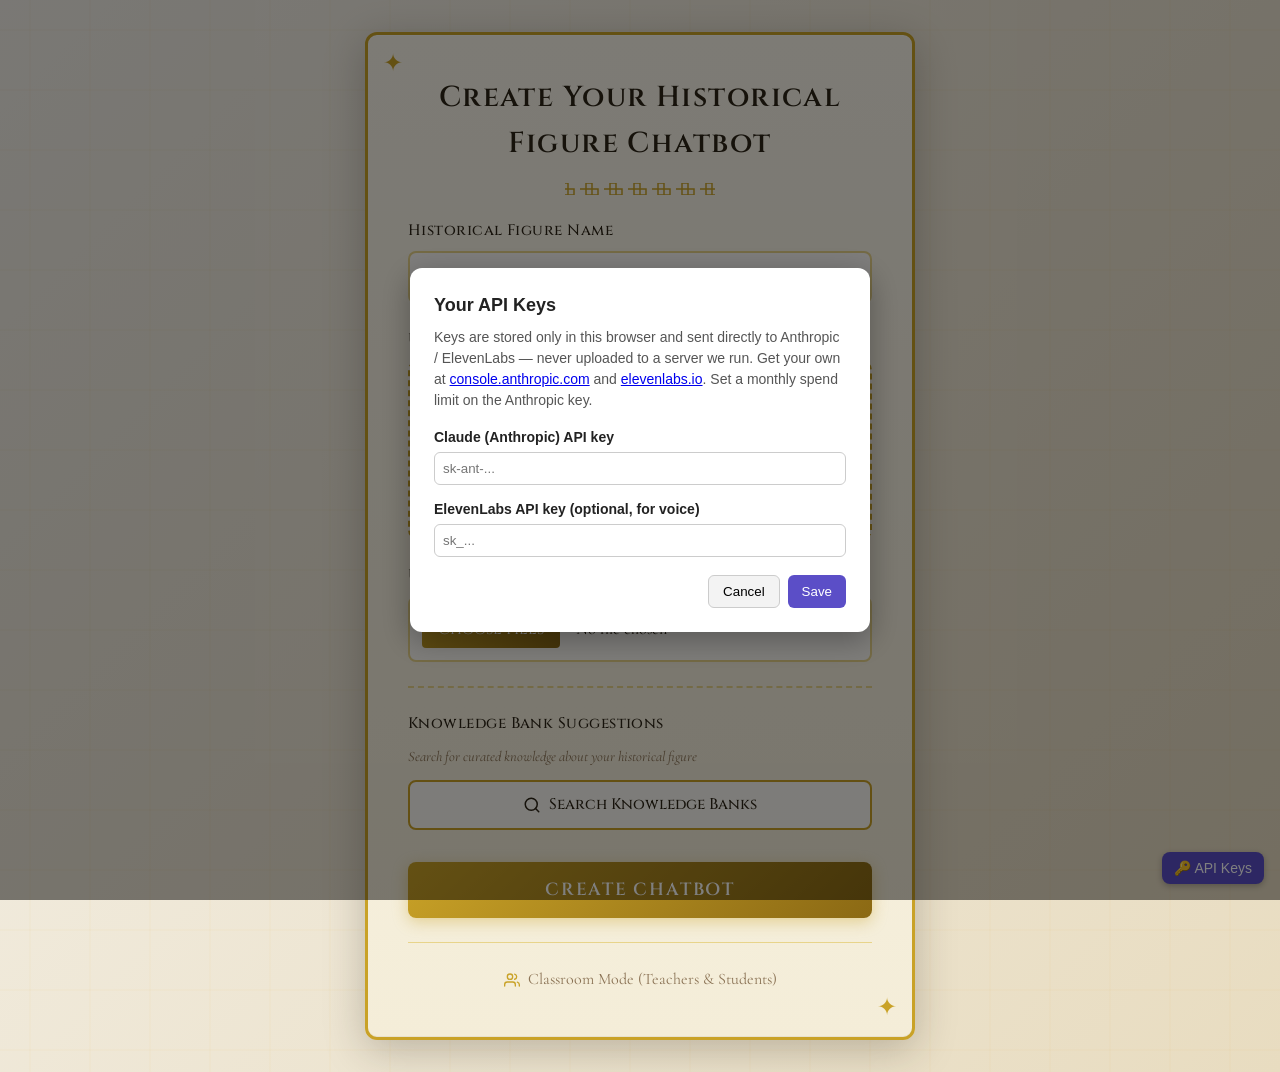
==== commit 854f1e17: "Add Bring-Your-Own-Key mode for static/GitHub Pages hosting - Add js/byok.js: per-user key entry sto" ====
--- a/index.html
+++ b/index.html
@@ -96,11 +96,6 @@
                         <span id="figure-initials"></span>
                     </div>
                 </div>
-                <div class="voice-info" id="voice-info">
-                    <h3>Voice Profile:</h3>
-                    <p id="voice-description">Loading...</p>
-                </div>
-
                 <!-- Voice Speed Control -->
                 <div class="voice-speed-section">
                     <h3>Voice Speed:</h3>
@@ -158,7 +153,13 @@
 
             <div class="chat-panel">
                 <div id="messages-container" class="messages"></div>
-                
+
+                <!-- Floating Quiz Button for Classroom Students -->
+                <button id="floating-quiz-btn" class="floating-quiz-btn hidden">
+                    <svg xmlns="http://www.w3.org/2000/svg" width="20" height="20" viewBox="0 0 24 24" fill="none" stroke="currentColor" stroke-width="2" stroke-linecap="round" stroke-linejoin="round"><path d="M12 22c5.523 0 10-4.477 10-10S17.523 2 12 2 2 6.477 2 12s4.477 10 10 10z"></path><path d="M9.09 9a3 3 0 0 1 5.83 1c0 2-3 3-3 3"></path><line x1="12" y1="17" x2="12.01" y2="17"></line></svg>
+                    Take Quiz
+                </button>
+
                 <div class="input-area">
                     <div class="auto-speak-toggle">
                         <label class="toggle-switch" title="Auto-speak responses">
@@ -177,6 +178,51 @@
                     <button id="send-btn" class="send-btn">
                         <svg xmlns="http://www.w3.org/2000/svg" width="24" height="24" viewBox="0 0 24 24" fill="none" stroke="currentColor" stroke-width="2" stroke-linecap="round" stroke-linejoin="round"><line x1="22" y1="2" x2="11" y2="13"></line><polygon points="22 2 15 22 11 13 2 9 22 2"></polygon></svg>
                     </button>
+                </div>
+            </div>
+        </div>
+
+        <!-- Assignment Choice Modal (for classroom students) -->
+        <div id="assignment-choice-modal" class="assignment-choice-modal hidden">
+            <div class="assignment-choice-content">
+                <div class="assignment-choice-header">
+                    <h2>
+                        <svg xmlns="http://www.w3.org/2000/svg" width="24" height="24" viewBox="0 0 24 24" fill="none" stroke="currentColor" stroke-width="2" stroke-linecap="round" stroke-linejoin="round"><path d="M17 21v-2a4 4 0 0 0-4-4H5a4 4 0 0 0-4 4v2"></path><circle cx="9" cy="7" r="4"></circle><path d="M23 21v-2a4 4 0 0 0-3-3.87"></path><path d="M16 3.13a4 4 0 0 1 0 7.75"></path></svg>
+                        <span id="assignment-figure-name">Historical Figure</span>
+                    </h2>
+                    <p id="assignment-title-display" class="assignment-subtitle"></p>
+                </div>
+
+                <p id="assignment-instructions-display" class="assignment-instructions"></p>
+
+                <div class="choice-options">
+                    <button id="use-premade-btn" class="choice-btn premade">
+                        <div class="choice-icon">
+                            <svg xmlns="http://www.w3.org/2000/svg" width="32" height="32" viewBox="0 0 24 24" fill="none" stroke="currentColor" stroke-width="2" stroke-linecap="round" stroke-linejoin="round"><path d="M4 19.5v-15A2.5 2.5 0 0 1 6.5 2H20v20H6.5a2.5 2.5 0 0 1 0-5H20"/></svg>
+                        </div>
+                        <div class="choice-text">
+                            <h3>Use Teacher's Version</h3>
+                            <p>Chat with the pre-made chatbot your teacher created with curated knowledge sources</p>
+                        </div>
+                    </button>
+
+                    <button id="create-own-btn" class="choice-btn custom">
+                        <div class="choice-icon">
+                            <svg xmlns="http://www.w3.org/2000/svg" width="32" height="32" viewBox="0 0 24 24" fill="none" stroke="currentColor" stroke-width="2" stroke-linecap="round" stroke-linejoin="round"><path d="M11 4H4a2 2 0 0 0-2 2v14a2 2 0 0 0 2 2h14a2 2 0 0 0 2-2v-7"></path><path d="M18.5 2.5a2.121 2.121 0 0 1 3 3L12 15l-4 1 1-4 9.5-9.5z"></path></svg>
+                        </div>
+                        <div class="choice-text">
+                            <h3>Create Your Own</h3>
+                            <p>Research and upload your own documents about <span id="figure-name-in-btn">this figure</span></p>
+                        </div>
+                    </button>
+                </div>
+
+                <div class="classroom-info">
+                    <span class="student-badge">
+                        <svg xmlns="http://www.w3.org/2000/svg" width="14" height="14" viewBox="0 0 24 24" fill="none" stroke="currentColor" stroke-width="2" stroke-linecap="round" stroke-linejoin="round"><path d="M20 21v-2a4 4 0 0 0-4-4H8a4 4 0 0 0-4 4v2"></path><circle cx="12" cy="7" r="4"></circle></svg>
+                        <span id="student-name-badge"></span>
+                    </span>
+                    <a href="classroom.html" class="back-to-classroom">← Back to Classroom</a>
                 </div>
             </div>
         </div>
@@ -251,6 +297,7 @@
     </div>
 
     <script src="js/config.js"></script>
+    <script src="js/byok.js"></script>
     <script src="js/app.js"></script>
 </body>
 </html>
--- a/css/styles.css
+++ b/css/styles.css
@@ -2165,3 +2165,320 @@
         justify-content: center;
     }
 }
+
+/* ============================================
+   ASSIGNMENT CHOICE MODAL (Classroom Students)
+   ============================================ */
+.assignment-choice-modal {
+    position: fixed;
+    inset: 0;
+    background: rgba(44, 36, 22, 0.85);
+    display: flex;
+    align-items: center;
+    justify-content: center;
+    z-index: 2000;
+    padding: 1rem;
+    backdrop-filter: blur(4px);
+}
+
+.assignment-choice-modal.hidden {
+    display: none;
+}
+
+.assignment-choice-content {
+    background: linear-gradient(180deg, var(--parchment-light) 0%, var(--parchment) 100%);
+    border: 3px solid var(--gold);
+    border-radius: 12px;
+    padding: 2rem;
+    width: 100%;
+    max-width: 600px;
+    box-shadow: 0 20px 60px rgba(0, 0, 0, 0.4);
+    position: relative;
+}
+
+.assignment-choice-content::before,
+.assignment-choice-content::after {
+    content: '✦';
+    position: absolute;
+    color: var(--gold);
+    font-size: 1.2rem;
+}
+
+.assignment-choice-content::before {
+    top: 10px;
+    left: 15px;
+}
+
+.assignment-choice-content::after {
+    bottom: 10px;
+    right: 15px;
+}
+
+.assignment-choice-header {
+    text-align: center;
+    margin-bottom: 1.5rem;
+    padding-bottom: 1rem;
+    border-bottom: 2px solid var(--gold-light);
+}
+
+.assignment-choice-header h2 {
+    font-family: 'Cinzel', serif;
+    font-size: 1.6rem;
+    font-weight: 600;
+    color: var(--ink);
+    display: flex;
+    align-items: center;
+    justify-content: center;
+    gap: 0.5rem;
+}
+
+.assignment-choice-header h2 svg {
+    color: var(--gold);
+}
+
+.assignment-subtitle {
+    font-family: 'Cormorant Garamond', serif;
+    font-size: 1.1rem;
+    color: var(--ink-muted);
+    margin-top: 0.5rem;
+    font-style: italic;
+}
+
+.assignment-instructions {
+    font-family: 'Cormorant Garamond', serif;
+    font-size: 1.05rem;
+    color: var(--ink-light);
+    text-align: center;
+    margin-bottom: 1.5rem;
+    padding: 1rem;
+    background: rgba(201, 162, 39, 0.08);
+    border-radius: 8px;
+    border-left: 3px solid var(--gold);
+}
+
+.choice-options {
+    display: flex;
+    flex-direction: column;
+    gap: 1rem;
+    margin-bottom: 1.5rem;
+}
+
+.choice-btn {
+    display: flex;
+    align-items: center;
+    gap: 1rem;
+    padding: 1.25rem;
+    border: 2px solid var(--gold-light);
+    border-radius: 10px;
+    background: white;
+    cursor: pointer;
+    transition: all 0.3s ease;
+    text-align: left;
+}
+
+.choice-btn:hover {
+    border-color: var(--gold);
+    transform: translateY(-2px);
+    box-shadow: 0 5px 20px var(--shadow);
+}
+
+.choice-btn.premade:hover {
+    background: linear-gradient(135deg, rgba(201, 162, 39, 0.1) 0%, rgba(201, 162, 39, 0.05) 100%);
+}
+
+.choice-btn.custom:hover {
+    background: linear-gradient(135deg, rgba(92, 74, 50, 0.08) 0%, rgba(92, 74, 50, 0.03) 100%);
+}
+
+.choice-icon {
+    flex-shrink: 0;
+    width: 56px;
+    height: 56px;
+    border-radius: 50%;
+    display: flex;
+    align-items: center;
+    justify-content: center;
+}
+
+.choice-btn.premade .choice-icon {
+    background: linear-gradient(135deg, var(--gold-light) 0%, var(--gold) 100%);
+    color: white;
+}
+
+.choice-btn.custom .choice-icon {
+    background: linear-gradient(135deg, var(--ink-muted) 0%, var(--ink-light) 100%);
+    color: white;
+}
+
+.choice-text h3 {
+    font-family: 'Cinzel', serif;
+    font-size: 1.1rem;
+    font-weight: 600;
+    color: var(--ink);
+    margin-bottom: 0.25rem;
+}
+
+.choice-text p {
+    font-family: 'Cormorant Garamond', serif;
+    font-size: 0.95rem;
+    color: var(--ink-muted);
+    margin: 0;
+}
+
+.classroom-info {
+    display: flex;
+    align-items: center;
+    justify-content: space-between;
+    padding-top: 1rem;
+    border-top: 1px solid var(--parchment-dark);
+}
+
+.student-badge {
+    display: flex;
+    align-items: center;
+    gap: 0.5rem;
+    font-family: 'Cormorant Garamond', serif;
+    font-size: 0.95rem;
+    color: var(--ink-light);
+    padding: 0.4rem 0.8rem;
+    background: rgba(201, 162, 39, 0.1);
+    border-radius: 20px;
+}
+
+.student-badge svg {
+    color: var(--gold);
+}
+
+.back-to-classroom {
+    font-family: 'Cormorant Garamond', serif;
+    font-size: 0.95rem;
+    color: var(--ink-muted);
+    text-decoration: none;
+    transition: color 0.2s ease;
+}
+
+.back-to-classroom:hover {
+    color: var(--gold);
+}
+
+/* Responsive for assignment choice modal */
+@media (max-width: 600px) {
+    .assignment-choice-content {
+        padding: 1.5rem;
+    }
+
+    .assignment-choice-header h2 {
+        font-size: 1.3rem;
+    }
+
+    .choice-btn {
+        padding: 1rem;
+    }
+
+    .choice-icon {
+        width: 48px;
+        height: 48px;
+    }
+
+    .choice-icon svg {
+        width: 24px;
+        height: 24px;
+    }
+
+    .choice-text h3 {
+        font-size: 1rem;
+    }
+
+    .classroom-info {
+        flex-direction: column;
+        gap: 0.75rem;
+        text-align: center;
+    }
+}
+
+/* ============================================
+   CLASSROOM MODE INDICATOR (shown in chat)
+   ============================================ */
+.classroom-mode-banner {
+    background: linear-gradient(135deg, rgba(201, 162, 39, 0.15) 0%, rgba(201, 162, 39, 0.05) 100%);
+    border: 1px solid var(--gold-light);
+    border-radius: 8px;
+    padding: 0.75rem 1rem;
+    margin-bottom: 1rem;
+    display: flex;
+    align-items: center;
+    gap: 0.75rem;
+    font-family: 'Cormorant Garamond', serif;
+    font-size: 0.95rem;
+    color: var(--ink-light);
+}
+
+.classroom-mode-banner svg {
+    color: var(--gold);
+    flex-shrink: 0;
+}
+
+.classroom-mode-banner strong {
+    color: var(--ink);
+}
+
+/* ============================================
+   FLOATING QUIZ BUTTON (Classroom Students)
+   ============================================ */
+.floating-quiz-btn {
+    position: fixed;
+    bottom: 100px;
+    right: 20px;
+    display: flex;
+    align-items: center;
+    gap: 0.5rem;
+    padding: 0.875rem 1.25rem;
+    background: linear-gradient(135deg, var(--gold) 0%, var(--gold-dark) 100%);
+    color: white;
+    border: none;
+    border-radius: 30px;
+    font-family: 'Cinzel', serif;
+    font-size: 0.95rem;
+    font-weight: 600;
+    cursor: pointer;
+    box-shadow: 0 4px 15px rgba(201, 162, 39, 0.4), 0 2px 6px rgba(0, 0, 0, 0.2);
+    transition: all 0.3s ease;
+    z-index: 100;
+    animation: pulse-quiz 2s infinite;
+}
+
+.floating-quiz-btn:hover {
+    transform: translateY(-2px) scale(1.02);
+    box-shadow: 0 6px 20px rgba(201, 162, 39, 0.5), 0 4px 10px rgba(0, 0, 0, 0.25);
+}
+
+.floating-quiz-btn:active {
+    transform: translateY(0) scale(0.98);
+}
+
+.floating-quiz-btn.hidden {
+    display: none;
+}
+
+.floating-quiz-btn svg {
+    flex-shrink: 0;
+}
+
+@keyframes pulse-quiz {
+    0%, 100% {
+        box-shadow: 0 4px 15px rgba(201, 162, 39, 0.4), 0 2px 6px rgba(0, 0, 0, 0.2);
+    }
+    50% {
+        box-shadow: 0 4px 20px rgba(201, 162, 39, 0.6), 0 2px 10px rgba(0, 0, 0, 0.3);
+    }
+}
+
+/* Mobile positioning */
+@media (max-width: 768px) {
+    .floating-quiz-btn {
+        bottom: 80px;
+        right: 15px;
+        padding: 0.75rem 1rem;
+        font-size: 0.9rem;
+    }
+}
